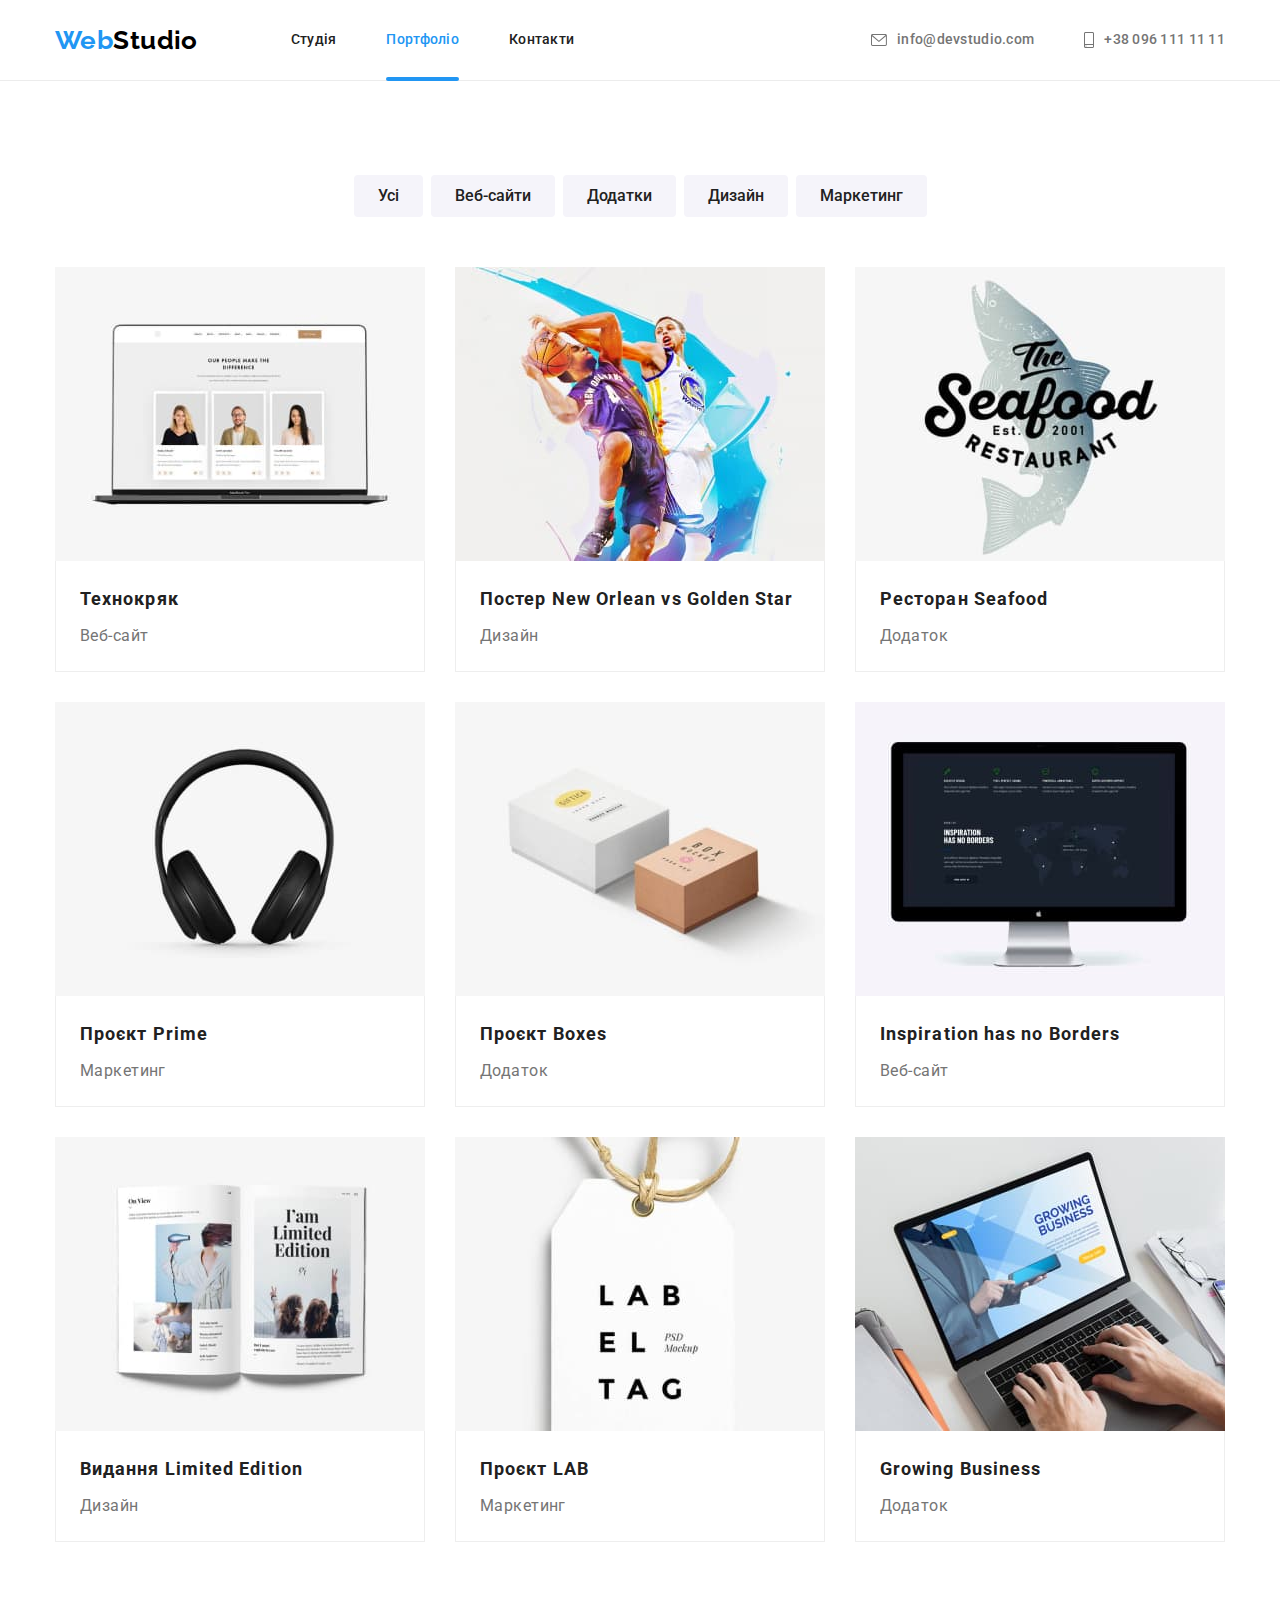
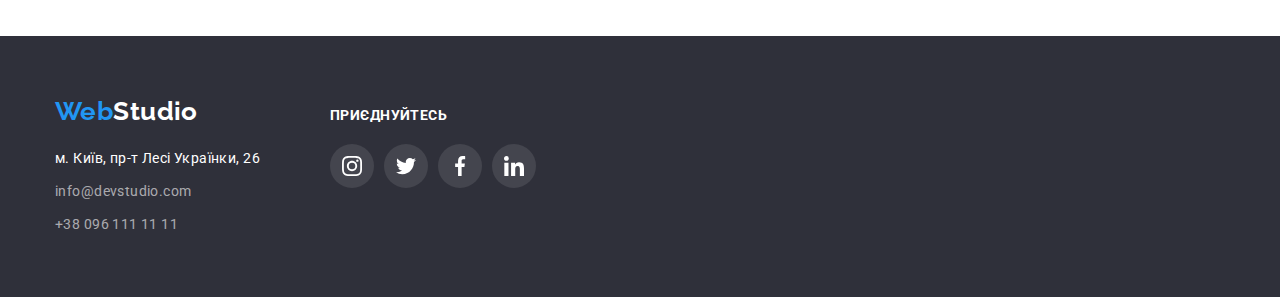
==== portfolio.html @ 369879f8 "файли минулої роботи" ====
<!DOCTYPE html>
<html lang="uk">
  <head>
    <meta charset="UTF-8" />
    <meta http-equiv="X-UA-Compatible" content="IE=edge" />
    <meta name="viewport" content="width=device-width, initial-scale=1.0" />
    <title>Портфоліо</title>
    <link
      href="https://fonts.googleapis.com/css2?family=Raleway:wght@700&family=Roboto:wght@400;500;700;900&display=swap"
      rel="stylesheet"
    />
    <link rel="stylesheet" href="./css/modern-normalize.css" />
    <link rel="stylesheet" href="./css/styles.css" />
  </head>
  <body>
    <header class="head-list">
      <div class="container main-nav">
        <nav class="head-nav">
          <a href="index.html" class="logo">
            Web<span class="accent-head">Studio</span>
          </a>

          <ul class="site-nav">
            <li class="item">
              <a href="index.html" class="link">Студія</a>
            </li>
            <li class="item">
              <a href="portfolio.html" class="link current">Портфоліо</a>
            </li>
            <li class="item"><a href="#" class="link">Контакти</a></li>
          </ul>
        </nav>
        <ul class="contact">
          <li class="item">
            <a href="mailto:info@devstudio.com" class="link contact-link">
              <svg class="contact-icon email" width="16" height="12">
                <use href="./images/icons.svg#email"></use>
              </svg>
              <span>info@devstudio.com</span>
            </a>
          </li>
          <li class="item">
            <a href="tel:+380961111111" class="link contact-link">
              <svg class="contact-icon smartphone" width="10" height="16">
                <use href="./images/icons.svg#smartphone"></use>
              </svg>
              <span>+38 096 111 11 11 </span>
            </a>
          </li>
        </ul>
      </div>
    </header>

    <main>
      <section class="portfolio">
        <div class="container">
          <h1 class="visually-hidden">portfolio</h1>
          <ul class="filters">
            <li class="item">
              <button type="button" class="button-filters">Усі</button>
            </li>
            <li class="item">
              <button type="button" class="button-filters">Веб-сайти</button>
            </li>
            <li class="item">
              <button type="button" class="button-filters">Додатки</button>
            </li>
            <li class="item">
              <button type="button" class="button-filters">Дизайн</button>
            </li>
            <li class="item">
              <button type="button" class="button-filters">Маркетинг</button>
            </li>
          </ul>

          <ul class="card">
            <li class="item">
              <div class="card-container">
                <img src="./images/po1.jpg" alt="Ноутбук" width="370" />
                <p class="overlay text">
                  Ресурс пропонує комплексні пропозиції з різним рівнем
                  функціоналу та сервісів. Все це дозволить відвідувачу отримати
                  вичерпні відомості про компанію чи приватну особу.
                </p>
              </div>
              <div class="card-text">
                <h2 class="card-title">Технокряк</h2>
                <p class="text">Веб-сайт</p>
              </div>
            </li>
            <li class="item">
              <div class="card-container">
                <img src="./images/po2.jpg" alt="Баскетболісти" width="370" />
                <p class="overlay text">
                  Ресурс пропонує комплексні пропозиції з різним рівнем
                  функціоналу та сервісів. Все це дозволить відвідувачу отримати
                  вичерпні відомості про компанію чи приватну особу.
                </p>
              </div>
              <div class="card-text">
                <h2 class="card-title">Постер New Orlean vs Golden Star</h2>
                <p class="text">Дизайн</p>
              </div>
            </li>
            <li class="item">
              <div class="card-container">
                <img
                  src="./images/po3.jpg"
                  alt="Ємблема ресторану"
                  width="370"
                />
                <p class="overlay text">
                  Ресурс пропонує комплексні пропозиції з різним рівнем
                  функціоналу та сервісів. Все це дозволить відвідувачу отримати
                  вичерпні відомості про компанію чи приватну особу.
                </p>
              </div>
              <div class="card-text">
                <h2 class="card-title">Ресторан Seafood</h2>
                <p class="text">Додаток</p>
              </div>
            </li>
            <li class="item">
              <div class="card-container">
                <img src="./images/po4.jpg" alt="Навушники" width="370" />
                <p class="overlay text">
                  Ресурс пропонує комплексні пропозиції з різним рівнем
                  функціоналу та сервісів. Все це дозволить відвідувачу отримати
                  вичерпні відомості про компанію чи приватну особу.
                </p>
              </div>
              <div class="card-text">
                <h2 class="card-title">Проєкт Prime</h2>
                <p class="text">Маркетинг</p>
              </div>
            </li>
            <li class="item">
              <div class="card-container">
                <img src="./images/po5.jpg" alt="Коробки" width="370" />
                <p class="overlay text">
                  Ресурс пропонує комплексні пропозиції з різним рівнем
                  функціоналу та сервісів. Все це дозволить відвідувачу отримати
                  вичерпні відомості про компанію чи приватну особу.
                </p>
              </div>
              <div class="card-text">
                <h2 class="card-title">Проєкт Boxes</h2>
                <p class="text">Додаток</p>
              </div>
            </li>
            <li class="item">
              <div class="card-container">
                <img src="./images/po6.jpg" alt="Монітор" width="370" />
                <p class="overlay text">
                  Ресурс пропонує комплексні пропозиції з різним рівнем
                  функціоналу та сервісів. Все це дозволить відвідувачу отримати
                  вичерпні відомості про компанію чи приватну особу.
                </p>
              </div>
              <div class="card-text">
                <h2 class="card-title">Inspiration has no Borders</h2>
                <p class="text">Веб-сайт</p>
              </div>
            </li>
            <li class="item">
              <div class="card-container">
                <img src="./images/po7.jpg" alt="Книга" width="370" />
                <p class="overlay text">
                  Ресурс пропонує комплексні пропозиції з різним рівнем
                  функціоналу та сервісів. Все це дозволить відвідувачу отримати
                  вичерпні відомості про компанію чи приватну особу.
                </p>
              </div>
              <div class="card-text">
                <h2 class="card-title">Видання Limited Edition</h2>
                <p class="text">Дизайн</p>
              </div>
            </li>
            <li class="item">
              <div class="card-container">
                <img src="./images/po8.jpg" alt="Значок" width="370" />
                <p class="overlay text">
                  Ресурс пропонує комплексні пропозиції з різним рівнем
                  функціоналу та сервісів. Все це дозволить відвідувачу отримати
                  вичерпні відомості про компанію чи приватну особу.
                </p>
              </div>
              <div class="card-text">
                <h2 class="card-title">Проєкт LAB</h2>
                <p class="text">Маркетинг</p>
              </div>
            </li>
            <li class="item">
              <div class="card-container">
                <img src="./images/po9.jpg" alt="Ноутбук" width="370" />
                <p class="overlay text">
                  Ресурс пропонує комплексні пропозиції з різним рівнем
                  функціоналу та сервісів. Все це дозволить відвідувачу отримати
                  вичерпні відомості про компанію чи приватну особу.
                </p>
              </div>
              <div class="card-text">
                <h2 class="card-title">Growing Business</h2>
                <p class="text">Додаток</p>
              </div>
            </li>
          </ul>
        </div>
      </section>
    </main>

    <footer class="page-foot">
      <div class="container">
        <div class="footer-content">
          <div class="adress-block">
            <a href="./index.html" class="logo-foot">
              <p>Web<span class="accent-foot">Studio</span></p>
            </a>
            <address>
              <ul class="contact-foot">
                <li class="item">
                  <a
                    href="https://goo.gl/maps/CPtrU1FHBa2aNyZL9"
                    target="_blank"
                    rel="noopener noreferrer nofollow"
                    class="map"
                    >м. Київ, пр-т Лесі Українки, 26</a
                  >
                </li>
                <li class="item">
                  <a href="mailto:info@devstudio.com" class="link"
                    >info@devstudio.com</a
                  >
                </li>
                <li class="item">
                  <a href="tel:+380961111111" class="link">+38 096 111 11 11</a>
                </li>
              </ul>
            </address>
          </div>

          <div class="social-foot">
            <p class="foot-title">ПРИЄДНУЙТЕСЬ</p>
            <ul class="social-links social-list">
              <li class="social-items">
                <a href="" class="social-circle foot-circle">
                  <svg class="social-icon foot-icon" width="20" height="20">
                    <use href="./images/icons.svg#instagram"></use>
                  </svg>
                </a>
              </li>
              <li class="social-items">
                <a href="" class="social-circle foot-circle">
                  <svg class="social-icon foot-icon" width="20" height="20">
                    <use href="./images/icons.svg#twitter"></use>
                  </svg>
                </a>
              </li>
              <li class="social-items">
                <a href="" class="social-circle foot-circle">
                  <svg class="social-icon foot-icon" width="20" height="20">
                    <use href="./images/icons.svg#facebook"></use>
                  </svg>
                </a>
              </li>
              <li class="social-items">
                <a href="" class="social-circle foot-circle">
                  <svg class="social-icon foot-icon" width="20" height="20">
                    <use href="./images/icons.svg#linkedin"></use>
                  </svg>
                </a>
              </li>
            </ul>
          </div>
        </div>
      </div>
    </footer>
  </body>
</html>
---- css/styles.css ----
:root {
    --main-color: #757575;
    --accent-color: #2196F3;
    --title-text-color: #212121;
    --white-color: #FFFFFF;

}

body{
    background-color: var(--white-color);
    color: var(--main-color);
    font-family: Roboto, sans-serif;
    letter-spacing: 0.03em;
    font-size: 14px;
}

/* Nav */

h1,
h2,
h3 {
    text-align: center;
    margin: 0;
}

ul {
    margin: 0;
    padding: 0;
    list-style: none;
}

p {
    margin: 0;
    padding: 0;
}

img{
    display: block;
}

.main-nav{
    display: flex;
    align-items: center;
}

.container {
    width: 1200px;
    margin: auto;
    padding-left: 15px;
    padding-right: 15px;
}

 .head-list {
     border-bottom: 1px solid #ECECEC;
 }

.logo,
.logo-foot{
    color: var(--accent-color);
    font-family: Raleway, sans-serif;
    font-weight: 700;
    font-size: 26px;
    line-height: 1.19;
    text-decoration-line: none;
}

.head-nav{
    display: flex;
    align-items: center;
}

.accent-head{
    color: #000000;
}

.site-nav{
    display: flex;
    margin-left: 93px;
}

.site-nav .item + .item {
    margin-left: 50px;
}   

.site-nav .link,
.contact .link{
    font-weight: 500;
    line-height: 1.14;
    letter-spacing: 0.02em;
    text-decoration-line: none; 
    transition-property: color;
    transition-duration: 250ms;
    transition-timing-function: cubic-bezier(0.4, 0, 0.2, 1);
}

.site-nav .link{
    position: relative;
    display: block;
    padding-top: 32px;
    padding-bottom: 32px;
    color: var(--title-text-color);
}

.site-nav .link::after{
    content: "";
    position: absolute;
    left: 0;
    bottom: -1px;
    display: block;
    width: 100%;
    height: 4px;
    background-color: var(--accent-color);
    border-radius: 2px;
    opacity: 0;
}

.site-nav .link.current::after{
    opacity: 1; 
}

.site-nav .link:hover,
.site-nav .link:focus,
.contact .link:hover,
.contact .link:focus,
.contact-foot .link:hover,
.contact-foot .link:focus{
    color: var(--accent-color);
}

.site-nav .link.current{
    color: var(--accent-color);
}

.contact{
    display: flex;
    margin-left: auto;
}

.contact .item + .item {
    margin-left: 50px;
}

.contact .link{
    color: var(--main-color);
}

.contact-icon {
    fill: var(--main-color);
    transition-property: fill;
    transition-duration: 250ms;
    transition-timing-function: cubic-bezier(0.4, 0, 0.2, 1);
}

.contact-link{
    display: flex;
    gap: 10px;
    align-items: center;
}

.contact-link:hover .contact-icon,
.contact-link:focus .contact-icon{
    fill: var(--accent-color);  
}

/* Hero */

.hero{
    padding-top: 200px;
    padding-bottom: 200px;
    background-color: #2F303A;;
    text-align: center;
    max-width: 1600px;
    margin-left: auto;
    margin-right: auto;
    background: linear-gradient(to right, rgba(47, 48, 58, 0.4), rgba(47, 48, 58, 0.4)), url(../images/hero.jpg);
    background-size: cover;
    background-repeat: no-repeat;
    background-position: center;
}

.hero-title{
    margin: 0 auto;
    width: 696px;
    color: var(--white-color);
    font-weight: 900;
    font-size: 44px;
    line-height: 1.36;
    letter-spacing: 0.06em;
    text-transform: uppercase;
}

button{
    font-family: inherit;
}

.button{
    border-radius: 4px;
    border-color: transparent;
    padding: 10px 32px;
    margin-top: 30px;
    background-color: var(--accent-color);
    color: var(--white-color);
    box-shadow: 0px 4px 4px rgba(0, 0, 0, 0.15);
    font-size: 16px;
    font-weight: 700;
    line-height: 1.87;    
    letter-spacing: 0.06em;
    cursor: pointer;
    min-width: 216px;
}

/* Features */

.visually-hidden{
    position: absolute;
    white-space: nowrap;
    width: 1px;
    height: 1px;
    overflow: hidden;
    border: 0;
    padding: 0;
    clip: rect(0 0 0 0);
    clip-path: inset(50%);
    margin: -1px;
}

.feature{
    padding-top: 94px;
    padding-bottom: 94px;
}

.feature-list{
    display: flex;
}

.thumb{
    display: flex;
    align-items: center;
    justify-content: center;    
    background: #F5F4FA;
    border-radius: 4px;
    margin-bottom: 30px;
    width: 270px;
    min-height: 120px;
    text-align: center;
}


.feature-list .item + .item{
    margin-left: 30px;
}

.feature-title{
    margin-bottom: 10px;
    color: var(--title-text-color);
    font-size: 14px;
    line-height: 1.14;
    text-transform: uppercase;
    text-align: left;
}

.feature .text{
    line-height: 1.71;
}

/* work */

.work{
    padding-bottom: 94px;
}

.work-list{
    display: flex;
}

.work-list .item + .item {
    margin-left: 30px;
}

.section-title{
    color: var(--title-text-color);
    font-size: 36px;
    line-height: 1.17;
    margin-bottom: 50px;
}

.img-container {
    position: relative;
}

.work-text{
    color: var(--white-color);
    font-weight: 700;
    position: absolute;
    bottom: 0;
    right: 0;
    margin: 0;
    width: 100%;
    height: 70px;
    background-color: rgba(47, 48, 58, 0.8);
    display: flex;
    justify-content: center;
    align-items: center;
    
}

/* Наша команда */

.team{
    background-color: #F5F4FA;
    padding-top: 94px;
    padding-bottom: 94px;
}

.team-list{
    display: flex;
}

.team-list .item + .item{
    margin-left: 30px;
}

.team-list .item{
    background-color: var(--white-color);
    border-radius: 4px;
    box-shadow: 0px 4px 4px 0px rgba(0, 0, 0, 0.2),
                0px 1px 1px 0px rgba(0, 0, 0, 0.14),
                0px 1px 3px 0px rgba(0, 0, 0, 0.12);
}

.team-list .title{
    color: var(--title-text-color);
    font-weight: 500;
    font-size: 16px;
    line-height: 1.19;
    margin-bottom: 10px;
}

.team-list .text{
    font-size: 16px;
    line-height: 1.19;
    text-align: center;
    margin-bottom: 16px;
}

.team-text{
    padding-top: 30px;
    padding-bottom: 30px;
}

.social-links{
    display: flex;
    align-items: center;
    justify-content: center;
    gap: 10px;   
}

.social-circle{
    display: flex;
    border-radius: 50%;
    width: 44px;
    height: 44px;
    align-items: center;
    justify-content: center;
    fill: #FFFFFF;
    transition-property: background;
    transition-duration: 250ms;
    transition-timing-function: cubic-bezier(0.4, 0, 0.2, 1);
}

.social-icon{
    fill: #AFB1B8;  
    transition-property: fill;
    transition-duration: 250ms;
    transition-timing-function: cubic-bezier(0.4, 0, 0.2, 1);
}

.social-circle:hover .social-icon,
.social-circle:focus .social-icon{
    fill: var(--white-color);
}

.social-circle:hover,
.social-circle:focus{
    background: var(--accent-color);
}

/* Clients */

.clients{
    padding-top: 94px;
    padding-bottom: 94px;
}

.client-list{
    display: flex;
    gap: 30px;
}

.client-link {
    display: flex;
    border: 1px solid #AFB1B8;
    width: 170px;
    height: 92px;
    border-radius: 4px;
    align-items: center;
    justify-content: center;
    transition-property: border-color;
    transition-duration: 250ms;
    transition-timing-function: cubic-bezier(0.4, 0, 0.2, 1);
}

.client-icon{
    fill: #AFB1B8;
    width: 106px;
    height: 60px;
    transition-property: fill;
    transition-duration: 250ms;
    transition-timing-function: cubic-bezier(0.4, 0, 0.2, 1);
}

.client-link:hover .client-icon,
.client-link:focus .client-icon{
    fill: var(--accent-color);
}

.client-link:hover,
.client-link:focus{
    border-color: var(--accent-color);
}

/* foot */

.page-foot {
    background-color: #2F303A;
    padding-top: 60px;
    padding-bottom: 60px;
}

.logo-foot .accent-foot{
    color: var(--white-color);
}

address{
    font-style: inherit;
}

.contact-foot{
    margin-top: 20px;
}

.contact-foot .link{
    color: rgba(255, 255, 255, 0.6);
    line-height: 1.71;
    text-decoration-line: none;
    transition-property: color;
    transition-duration: 250ms;
    transition-timing-function: cubic-bezier(0.4, 0, 0.2, 1);
}

.contact-foot .map{
    color: var(--white-color);
    line-height: 1.71;
    text-decoration-line: none;
    margin-top: 20px;
    margin-bottom: 9px;
}

.contact-foot .item + .item{
    margin-top: 9px;
}

.foot-title{
    margin-bottom: 20px;
    font-weight: 700;
    line-height: 1.14;
    color: var(--white-color);
    text-align: left; 
}

.foot-icon{
    fill: var(--white-color);
}

.foot-circle{
    background-color: #44454E;
}

.social-foot{   
    margin-left: 70px;
}

.footer-content{
    display: flex;
    align-items: baseline;  
}

/* Portfolio */

.filters{
    display: flex;
    align-items: center; 
    margin-bottom: 50px;
    justify-content: center;    
}

.filters .item + .item {
    margin-left: 8px;
}

.button-filters{
    padding: 6px 22px;
    border-color: transparent;
    background-color: #F5F4FA;
    color: var(--title-text-color);
    font-weight: 500;
    font-size: 16px;
    line-height: 1.63;
    text-align: center;
    cursor: pointer;
    border-radius: 4px;
    transition-property: color, background-color, box-shadow;
    transition-duration: 250ms;
    transition-timing-function: cubic-bezier(0.4, 0, 0.2, 1);
}

.button-filters:hover,
.button-filters:focus{
    background-color: var(--accent-color);
    color: var(--white-color);
    box-shadow: 4px 4px 6px 0px rgba(0, 0, 0, 0.16),
                0px 4px 4px 0px rgba(0, 0, 0, 0.06),
                0px 1px 1px 0px rgba(0, 0, 0, 0.12);
}

.card-title{
    color: var(--title-text-color);
    font-size: 18px;
    line-height: 2;
    letter-spacing: 0.06em;
    text-align: left;
    margin-bottom: 4px;
}

.card .text{
    font-size: 16px;
    line-height: 1.88;
}

.portfolio{
    padding-top: 94px;
    padding-bottom: 94px;
}

.card{
    display: flex;
    flex-wrap: wrap;
    justify-content: center;    
}
.card-text{
    padding: 20px 24px;
    border: 1px solid #EEEEEE;
    border-top: none;
}

.card .item{
    margin-right: 30px;
    margin-bottom: 30px;
    transition-property: box-shadow;
    transition-duration: 250ms;
    transition-timing-function: cubic-bezier(0.4, 0, 0.2, 1);
}

.card .item:hover{
    box-shadow: 1px 4px 6px 0px rgba(0, 0, 0, 0.16);
}

.card .item:nth-child(3n) {
    margin-right: 0;
}  

.card .item:nth-last-child(-n + 3){
    margin-bottom: 0;
}

.card-container{
    position: relative;
    overflow: hidden;
}

.card-container .text{
    font-weight: 400;
    font-size: 18px;
    line-height: 1.55;
    color: var(--white-color);
}

.overlay{
    padding-top: 63px;
    padding-bottom: 63px;
    padding-left: 24px;
    padding-right: 24px; 
    position: absolute;
    height: 100%;
    width: 100%; 
    background-color: rgba(33, 150, 243, 0.9);
    display: flex;
    align-items: center;    
    justify-content: center;
    left: 0;
    bottom: 0;
    transition-duration: 250ms;
    transition-property: transform;
    transition-timing-function: cubic-bezier(0.4, 0, 0.2, 1);
    transform: translateY(100%);
}

.card-container:hover .overlay {    
    transform: translateY(0);
}

.is-hidden{
    visibility: hidden;
    opacity: 0;
    cursor: pointer;
}

.backdrop{
    position: fixed;
    left: 0;
    top: 0;
    width: 100%;
    height: 100vh;
    background-color: rgba(0, 0, 0, 0.2);
    z-index: 1; 
    transition-duration: 250ms;
    transition-timing-function: cubic-bezier(0.4, 0, 0.2, 1);
    transition-property: opacity, visibility;        
}

.modal{
    width: 528px;
    height: 581px;
    position: absolute;
    top: 0;
    right: 0;
    bottom: 0;
    left: 0;
    margin: auto;
    background-color: var(--white-color);   
    box-shadow: 0 1px 3px rgba(0, 0, 0, 0.12), 0 1px 1px rgba(0, 0, 0, 0.14), 0 2px 1px rgba(0, 0, 0, 0.2); 
    border-radius: 4px;
}

.modal-close-button{
    position: absolute;
    display: flex;
    justify-content: center;
    align-items: center;
    top: 8px;
    right: 8px;
    width: 30px;
    height: 30px;
    background-color: var(--white-color);
    border: 1px solid rgba(0, 0, 0, 0.1);
    border-radius: 50px;
}

/* .item:hover .overlay{
    transform: translateY(0%);
} */

.modal-close-button:hover,
.modal-close-button:focus{
    fill: var(--accent-color);
    cursor: pointer;
}
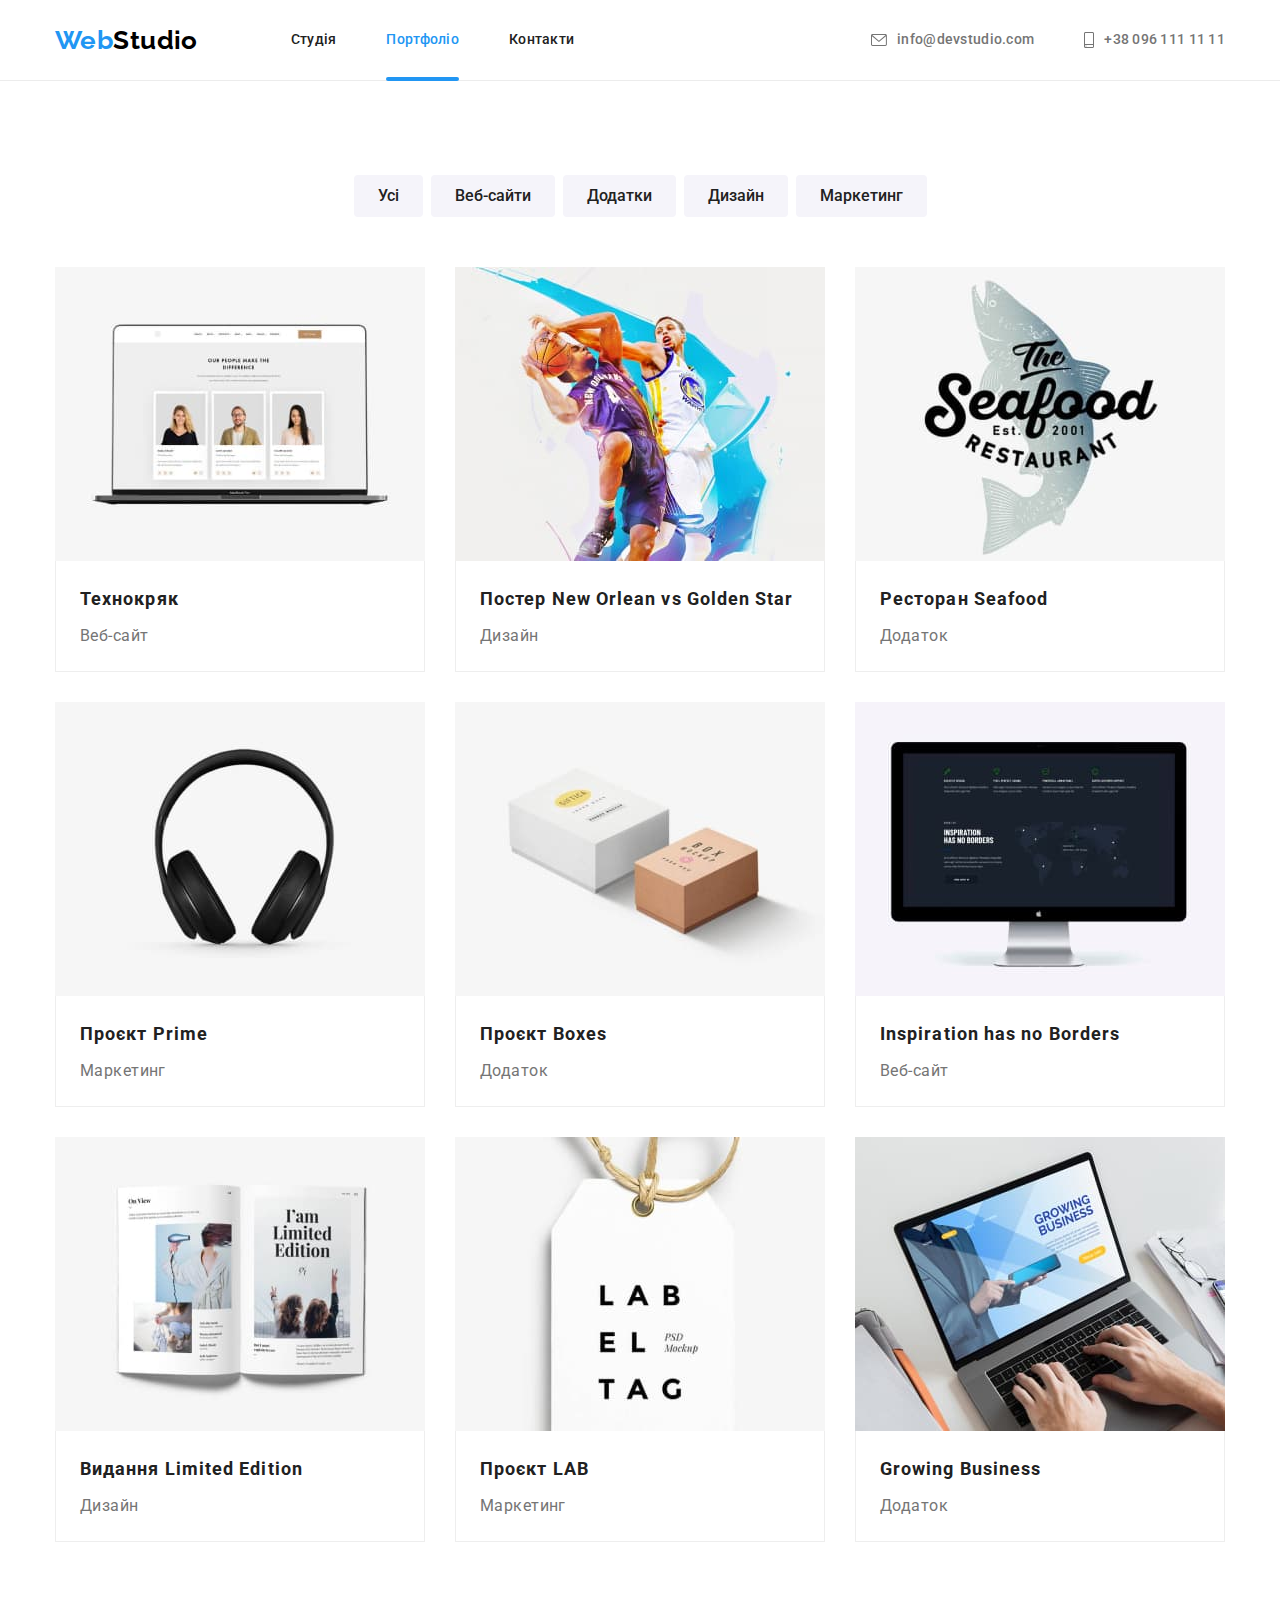
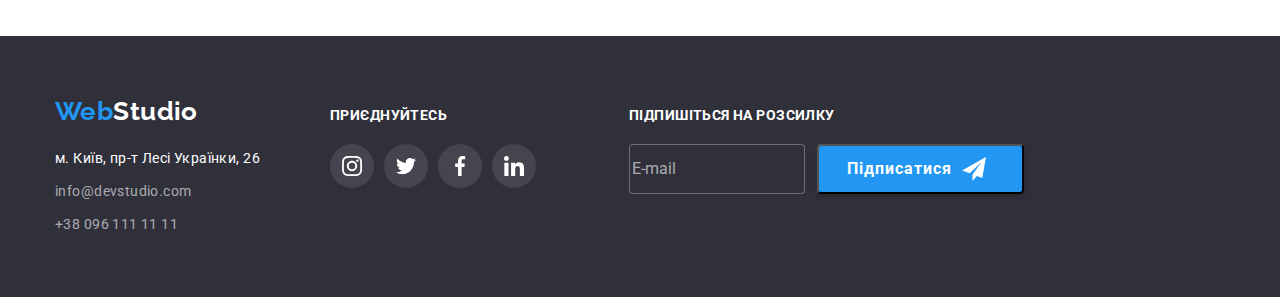
==== commit 50b444fe: "футер і модалка без чк" ====
--- a/portfolio.html
+++ b/portfolio.html
@@ -272,6 +272,25 @@
               </li>
             </ul>
           </div>
+          <div class="footer-form-container">
+            <p class="foot-title">ПІДПИШІТЬСЯ НА РОЗСИЛКУ</p>
+            <form class="footer-form">
+              <label for="mail" class="footer-label"></label>
+              <input
+                class="footer-input"
+                type="email"
+                name="mail"
+                id="mail"
+                placeholder="E-mail"
+                required
+              />
+              <button class="button-footer" type="submit">
+                Підписатися<svg class="footer-icon" width="24" height="24">
+                  <use href="./images/icons.svg#send-icon"></use>
+                </svg>
+              </button>
+            </form>
+          </div>
         </div>
       </div>
     </footer>
--- a/css/styles.css
+++ b/css/styles.css
@@ -206,7 +206,7 @@
     line-height: 1.87;    
     letter-spacing: 0.06em;
     cursor: pointer;
-    min-width: 216px;
+    /* min-width: 216px; */
 }
 
 /* Features */
@@ -493,6 +493,55 @@
 .footer-content{
     display: flex;
     align-items: baseline;  
+}
+
+.footer-form-container{
+    margin-left: 93px;
+}
+
+.footer-form{
+    display: flex;
+    justify-content: center;
+    align-items: center;
+}
+
+.footer-input{
+    border: 1px solid rgba(255, 255, 255, 0.3);
+    border-radius: 4px;
+    width: 100%;
+    height: 50px;
+    background-color: #2F303A;
+}
+
+.footer-input::placeholder{
+    font-weight: 400;
+    font-size: 16px;
+    line-height: 20px;
+    display: flex;
+    align-items: center;
+    color: rgba(255, 255, 255, 0.6);
+}
+
+.button-footer{
+    background: var(--accent-color);
+    box-shadow: 0px 4px 4px rgba(0, 0, 0, 0.15);
+    border-radius: 4px;
+    padding: 10px 28px;
+    width: 100%;
+    height: 50px;
+    font-weight: 700;
+    font-size: 16px;
+    line-height: 1.87;
+    display: flex;
+    align-items: center;
+    text-align: center;
+    letter-spacing: 0.06em;
+    color: var(--white-color);
+    margin-left: 12px;
+}
+
+.footer-icon{
+    margin-left: 10px;
 }
 
 /* Portfolio */
@@ -615,6 +664,10 @@
     transform: translateY(100%);
 }
 
+/* .item:hover .overlay{
+    transform: translateY(0%);
+} */
+
 .card-container:hover .overlay {    
     transform: translateY(0);
 }
@@ -630,7 +683,7 @@
     left: 0;
     top: 0;
     width: 100%;
-    height: 100vh;
+    min-height: 100vh;
     background-color: rgba(0, 0, 0, 0.2);
     z-index: 1; 
     transition-duration: 250ms;
@@ -646,6 +699,7 @@
     right: 0;
     bottom: 0;
     left: 0;
+    padding: 40px;
     margin: auto;
     background-color: var(--white-color);   
     box-shadow: 0 1px 3px rgba(0, 0, 0, 0.12), 0 1px 1px rgba(0, 0, 0, 0.14), 0 2px 1px rgba(0, 0, 0, 0.2); 
@@ -666,12 +720,137 @@
     border-radius: 50px;
 }
 
-/* .item:hover .overlay{
-    transform: translateY(0%);
-} */
-
 .modal-close-button:hover,
 .modal-close-button:focus{
     fill: var(--accent-color);
     cursor: pointer;
+}
+
+.close-icon{
+    transition: fill 250ms cubic-bezier(0.4, 0, 0.2, 1);
+}
+
+.form-title{
+    margin-bottom: 12px;
+    font-weight: 700;
+    font-size: 20px;
+    line-height: 1.15;
+    text-align: center;
+    color: var(--title-text-color);
+}
+
+.label{
+    display: block;
+    padding-bottom: 4px;
+    font-weight: 400;
+    font-size: 12px;
+    line-height: 1.17;
+    letter-spacing: 0.01em;
+    color: var(--main-color);
+}
+
+.input-wrapper {
+    position: relative;
+    margin-bottom: 10px;
+}
+
+.input-icon {
+    position: absolute;
+    left: 12px;
+    top: 50%;
+    transform: translateY(-50%);
+}
+
+.input{
+    border: 1px solid rgba(33, 33, 33, 0.2);
+    border-radius: 4px;
+    width: 100%;
+    height: 40px;
+    outline: none; 
+    padding: 12px 16px; 
+    font-weight: 400;
+    font-size: 12px;
+    line-height: 14px;
+    letter-spacing: 0.01em;
+    color: var(--title-text-color); 
+    transition: border-color 250ms cubic-bezier(0.4, 0, 0.2, 1);
+}
+
+.input-icon{
+    transition: fill 250ms cubic-bezier(0.4, 0, 0.2, 1);
+}
+
+.input:focus {
+    border-color: var(--accent-color);
+} 
+
+.input:focus + .input-icon{
+    fill: var(--accent-color);
+}
+
+.input-field{
+    padding-left: 45px;
+}
+
+.input::placeholder{
+    color: rgba(117, 117, 117, 0.5);;
+}
+
+.message-area{
+    height: 120px;
+    resize: none;
+}
+
+.form-button{
+    display: flex;
+    margin: 0 auto;
+}
+
+.input-wrapper{
+    position: relative;
+    margin-bottom: 10px;
+}
+
+.input-icon{
+   position: absolute;
+   left: 12px;  
+   top: 50%;
+   transform: translateY(-50%);      
+}
+
+.check-label{
+    position: relative;
+    display: flex;
+    align-items: center;
+    margin-bottom: 40px;
+}
+
+.check-wrap{
+    display: block;
+    border: 2px solid var(--title-text-color);
+    border-radius: 2px;
+    margin-right: 8px;
+    width: 16px;
+    height: 15px;
+}
+
+.check-icon{
+    opacity: 0;
+}
+
+.input-check{
+    position: absolute;
+    height: 0;
+    width: 0;
+    opacity: 0;
+    left: 0;
+    bottom: 0;    
+}    
+
+.input-check:checked + .check-wrap{
+    border: none;
+}
+
+.input-check:checked + .check-wrap .check-icon{
+    opacity: 1;
 }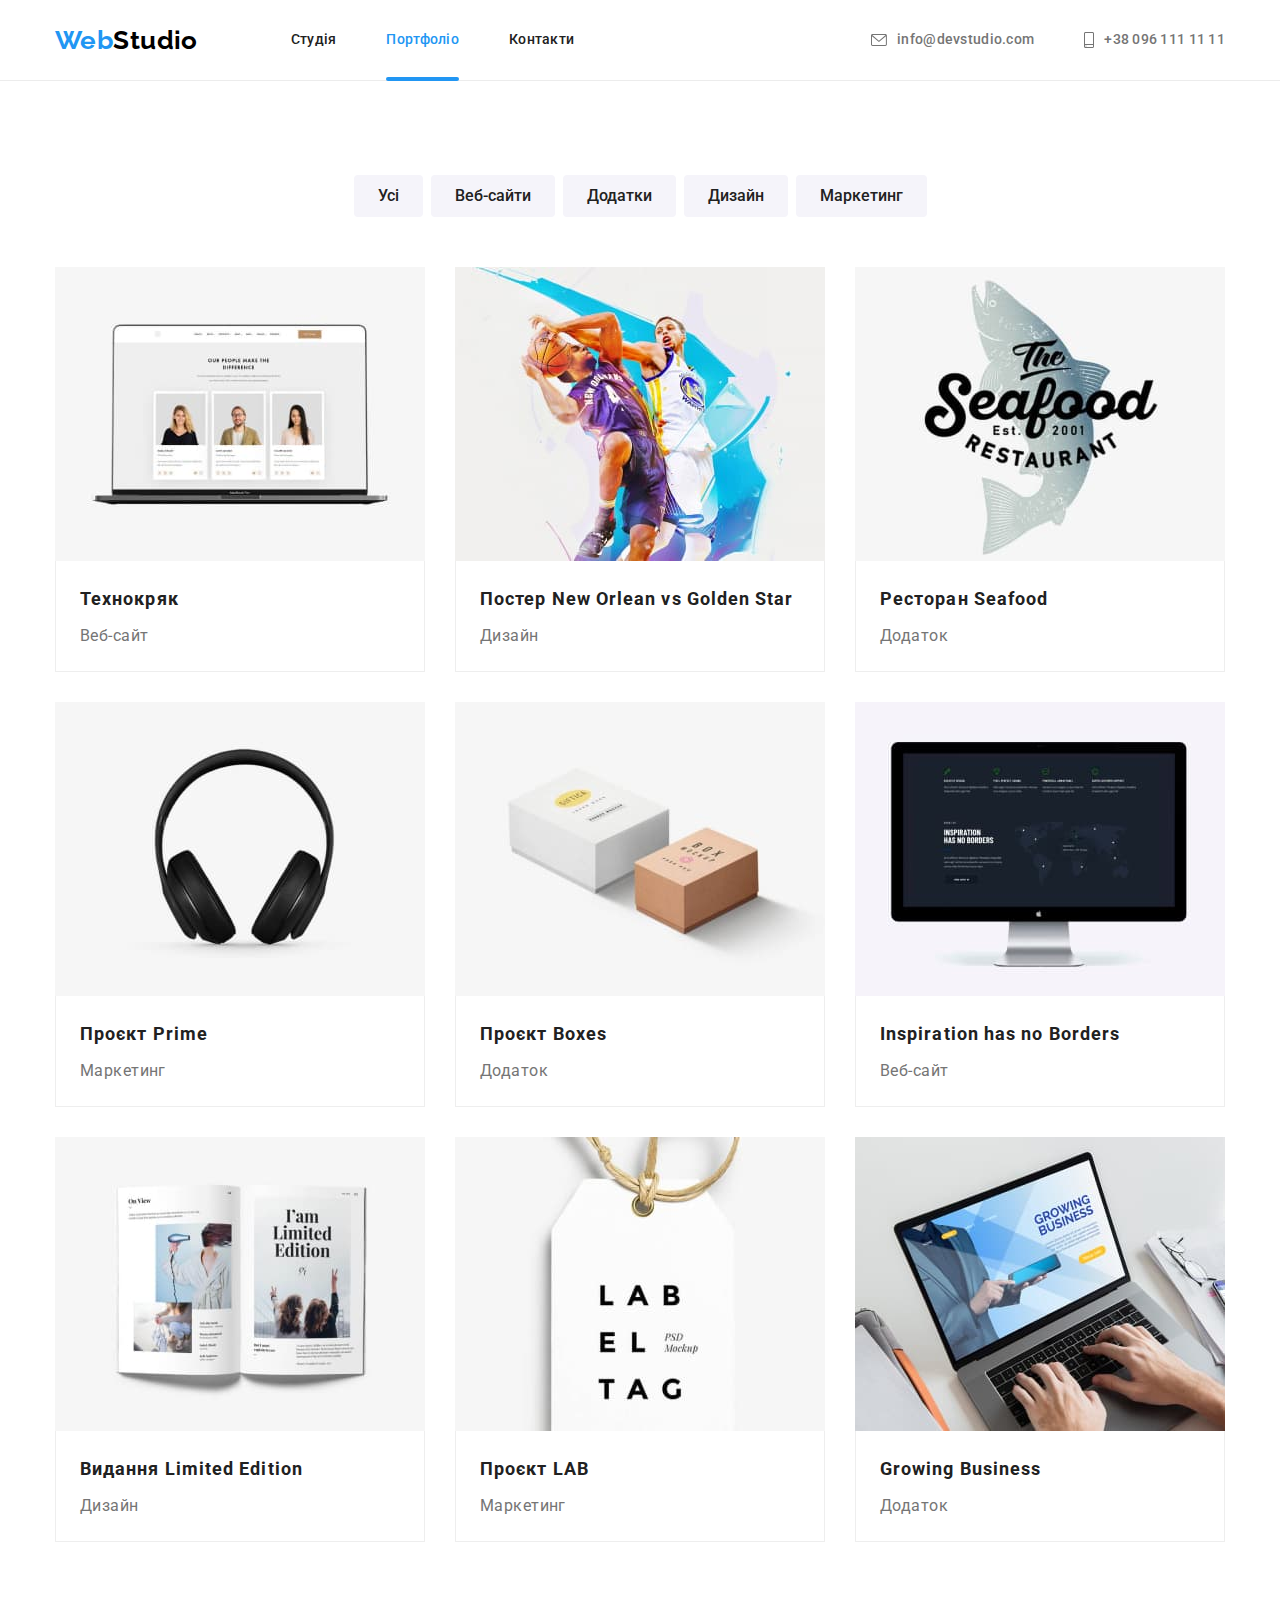
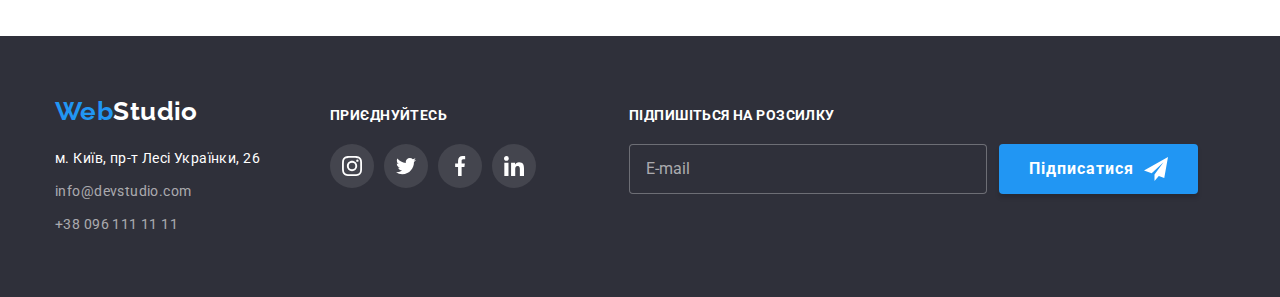
==== commit c6011489: "правки" ====
--- a/portfolio.html
+++ b/portfolio.html
@@ -75,134 +75,152 @@
 
           <ul class="card">
             <li class="item">
-              <div class="card-container">
-                <img src="./images/po1.jpg" alt="Ноутбук" width="370" />
-                <p class="overlay text">
-                  Ресурс пропонує комплексні пропозиції з різним рівнем
-                  функціоналу та сервісів. Все це дозволить відвідувачу отримати
-                  вичерпні відомості про компанію чи приватну особу.
-                </p>
-              </div>
-              <div class="card-text">
-                <h2 class="card-title">Технокряк</h2>
-                <p class="text">Веб-сайт</p>
-              </div>
-            </li>
-            <li class="item">
-              <div class="card-container">
-                <img src="./images/po2.jpg" alt="Баскетболісти" width="370" />
-                <p class="overlay text">
-                  Ресурс пропонує комплексні пропозиції з різним рівнем
-                  функціоналу та сервісів. Все це дозволить відвідувачу отримати
-                  вичерпні відомості про компанію чи приватну особу.
-                </p>
-              </div>
-              <div class="card-text">
-                <h2 class="card-title">Постер New Orlean vs Golden Star</h2>
-                <p class="text">Дизайн</p>
-              </div>
-            </li>
-            <li class="item">
-              <div class="card-container">
-                <img
-                  src="./images/po3.jpg"
-                  alt="Ємблема ресторану"
-                  width="370"
-                />
-                <p class="overlay text">
-                  Ресурс пропонує комплексні пропозиції з різним рівнем
-                  функціоналу та сервісів. Все це дозволить відвідувачу отримати
-                  вичерпні відомості про компанію чи приватну особу.
-                </p>
-              </div>
-              <div class="card-text">
-                <h2 class="card-title">Ресторан Seafood</h2>
-                <p class="text">Додаток</p>
-              </div>
-            </li>
-            <li class="item">
-              <div class="card-container">
-                <img src="./images/po4.jpg" alt="Навушники" width="370" />
-                <p class="overlay text">
-                  Ресурс пропонує комплексні пропозиції з різним рівнем
-                  функціоналу та сервісів. Все це дозволить відвідувачу отримати
-                  вичерпні відомості про компанію чи приватну особу.
-                </p>
-              </div>
-              <div class="card-text">
-                <h2 class="card-title">Проєкт Prime</h2>
-                <p class="text">Маркетинг</p>
-              </div>
-            </li>
-            <li class="item">
-              <div class="card-container">
-                <img src="./images/po5.jpg" alt="Коробки" width="370" />
-                <p class="overlay text">
-                  Ресурс пропонує комплексні пропозиції з різним рівнем
-                  функціоналу та сервісів. Все це дозволить відвідувачу отримати
-                  вичерпні відомості про компанію чи приватну особу.
-                </p>
-              </div>
-              <div class="card-text">
-                <h2 class="card-title">Проєкт Boxes</h2>
-                <p class="text">Додаток</p>
-              </div>
-            </li>
-            <li class="item">
-              <div class="card-container">
-                <img src="./images/po6.jpg" alt="Монітор" width="370" />
-                <p class="overlay text">
-                  Ресурс пропонує комплексні пропозиції з різним рівнем
-                  функціоналу та сервісів. Все це дозволить відвідувачу отримати
-                  вичерпні відомості про компанію чи приватну особу.
-                </p>
-              </div>
-              <div class="card-text">
-                <h2 class="card-title">Inspiration has no Borders</h2>
-                <p class="text">Веб-сайт</p>
-              </div>
-            </li>
-            <li class="item">
-              <div class="card-container">
-                <img src="./images/po7.jpg" alt="Книга" width="370" />
-                <p class="overlay text">
-                  Ресурс пропонує комплексні пропозиції з різним рівнем
-                  функціоналу та сервісів. Все це дозволить відвідувачу отримати
-                  вичерпні відомості про компанію чи приватну особу.
-                </p>
-              </div>
-              <div class="card-text">
-                <h2 class="card-title">Видання Limited Edition</h2>
-                <p class="text">Дизайн</p>
-              </div>
-            </li>
-            <li class="item">
-              <div class="card-container">
-                <img src="./images/po8.jpg" alt="Значок" width="370" />
-                <p class="overlay text">
-                  Ресурс пропонує комплексні пропозиції з різним рівнем
-                  функціоналу та сервісів. Все це дозволить відвідувачу отримати
-                  вичерпні відомості про компанію чи приватну особу.
-                </p>
-              </div>
-              <div class="card-text">
-                <h2 class="card-title">Проєкт LAB</h2>
-                <p class="text">Маркетинг</p>
-              </div>
-            </li>
-            <li class="item">
-              <div class="card-container">
-                <img src="./images/po9.jpg" alt="Ноутбук" width="370" />
-                <p class="overlay text">
-                  Ресурс пропонує комплексні пропозиції з різним рівнем
-                  функціоналу та сервісів. Все це дозволить відвідувачу отримати
-                  вичерпні відомості про компанію чи приватну особу.
-                </p>
-              </div>
-              <div class="card-text">
-                <h2 class="card-title">Growing Business</h2>
-                <p class="text">Додаток</p>
-              </div>
+              <a href="#" class="card-link">
+                <div class="card-container">
+                  <img src="./images/po1.jpg" alt="Ноутбук" width="370" />
+                  <p class="overlay text">
+                    Ресурс пропонує комплексні пропозиції з різним рівнем
+                    функціоналу та сервісів. Все це дозволить відвідувачу
+                    отримати вичерпні відомості про компанію чи приватну особу.
+                  </p>
+                </div>
+                <div class="card-text">
+                  <h2 class="card-title">Технокряк</h2>
+                  <p class="text">Веб-сайт</p>
+                </div>
+              </a>
+            </li>
+            <li class="item">
+              <a href="#" class="card-link">
+                <div class="card-container">
+                  <img src="./images/po2.jpg" alt="Баскетболісти" width="370" />
+                  <p class="overlay text">
+                    Ресурс пропонує комплексні пропозиції з різним рівнем
+                    функціоналу та сервісів. Все це дозволить відвідувачу
+                    отримати вичерпні відомості про компанію чи приватну особу.
+                  </p>
+                </div>
+                <div class="card-text">
+                  <h2 class="card-title">Постер New Orlean vs Golden Star</h2>
+                  <p class="text">Дизайн</p>
+                </div>
+              </a>
+            </li>
+            <li class="item">
+              <a href="#" class="card-link">
+                <div class="card-container">
+                  <img
+                    src="./images/po3.jpg"
+                    alt="Ємблема ресторану"
+                    width="370"
+                  />
+                  <p class="overlay text">
+                    Ресурс пропонує комплексні пропозиції з різним рівнем
+                    функціоналу та сервісів. Все це дозволить відвідувачу
+                    отримати вичерпні відомості про компанію чи приватну особу.
+                  </p>
+                </div>
+                <div class="card-text">
+                  <h2 class="card-title">Ресторан Seafood</h2>
+                  <p class="text">Додаток</p>
+                </div>
+              </a>
+            </li>
+            <li class="item">
+              <a href="#" class="card-link">
+                <div class="card-container">
+                  <img src="./images/po4.jpg" alt="Навушники" width="370" />
+                  <p class="overlay text">
+                    Ресурс пропонує комплексні пропозиції з різним рівнем
+                    функціоналу та сервісів. Все це дозволить відвідувачу
+                    отримати вичерпні відомості про компанію чи приватну особу.
+                  </p>
+                </div>
+                <div class="card-text">
+                  <h2 class="card-title">Проєкт Prime</h2>
+                  <p class="text">Маркетинг</p>
+                </div>
+              </a>
+            </li>
+            <li class="item">
+              <a href="#" class="card-link">
+                <div class="card-container">
+                  <img src="./images/po5.jpg" alt="Коробки" width="370" />
+                  <p class="overlay text">
+                    Ресурс пропонує комплексні пропозиції з різним рівнем
+                    функціоналу та сервісів. Все це дозволить відвідувачу
+                    отримати вичерпні відомості про компанію чи приватну особу.
+                  </p>
+                </div>
+                <div class="card-text">
+                  <h2 class="card-title">Проєкт Boxes</h2>
+                  <p class="text">Додаток</p>
+                </div>
+              </a>
+            </li>
+            <li class="item">
+              <a href="#" class="card-link">
+                <div class="card-container">
+                  <img src="./images/po6.jpg" alt="Монітор" width="370" />
+                  <p class="overlay text">
+                    Ресурс пропонує комплексні пропозиції з різним рівнем
+                    функціоналу та сервісів. Все це дозволить відвідувачу
+                    отримати вичерпні відомості про компанію чи приватну особу.
+                  </p>
+                </div>
+                <div class="card-text">
+                  <h2 class="card-title">Inspiration has no Borders</h2>
+                  <p class="text">Веб-сайт</p>
+                </div>
+              </a>
+            </li>
+            <li class="item">
+              <a href="#" class="card-link">
+                <div class="card-container">
+                  <img src="./images/po7.jpg" alt="Книга" width="370" />
+                  <p class="overlay text">
+                    Ресурс пропонує комплексні пропозиції з різним рівнем
+                    функціоналу та сервісів. Все це дозволить відвідувачу
+                    отримати вичерпні відомості про компанію чи приватну особу.
+                  </p>
+                </div>
+                <div class="card-text">
+                  <h2 class="card-title">Видання Limited Edition</h2>
+                  <p class="text">Дизайн</p>
+                </div>
+              </a>
+            </li>
+            <li class="item">
+              <a href="#" class="card-link">
+                <div class="card-container">
+                  <img src="./images/po8.jpg" alt="Значок" width="370" />
+                  <p class="overlay text">
+                    Ресурс пропонує комплексні пропозиції з різним рівнем
+                    функціоналу та сервісів. Все це дозволить відвідувачу
+                    отримати вичерпні відомості про компанію чи приватну особу.
+                  </p>
+                </div>
+                <div class="card-text">
+                  <h2 class="card-title">Проєкт LAB</h2>
+                  <p class="text">Маркетинг</p>
+                </div>
+              </a>
+            </li>
+            <li class="item">
+              <a href="#" class="card-link">
+                <div class="card-container">
+                  <img src="./images/po9.jpg" alt="Ноутбук" width="370" />
+                  <p class="overlay text">
+                    Ресурс пропонує комплексні пропозиції з різним рівнем
+                    функціоналу та сервісів. Все це дозволить відвідувачу
+                    отримати вичерпні відомості про компанію чи приватну особу.
+                  </p>
+                </div>
+                <div class="card-text">
+                  <h2 class="card-title">Growing Business</h2>
+                  <p class="text">Додаток</p>
+                </div>
+              </a>
             </li>
           </ul>
         </div>
--- a/css/styles.css
+++ b/css/styles.css
@@ -209,6 +209,11 @@
     /* min-width: 216px; */
 }
 
+.button:hover,
+.button-footer:hover{
+    background-color: #188CE8;
+}
+
 /* Features */
 
 .visually-hidden{
@@ -508,9 +513,11 @@
 .footer-input{
     border: 1px solid rgba(255, 255, 255, 0.3);
     border-radius: 4px;
-    width: 100%;
+    width: 358px;
     height: 50px;
     background-color: #2F303A;
+    padding: 15px 16px;
+    color: var(--white-color);
 }
 
 .footer-input::placeholder{
@@ -526,8 +533,8 @@
     background: var(--accent-color);
     box-shadow: 0px 4px 4px rgba(0, 0, 0, 0.15);
     border-radius: 4px;
+    border-color: transparent;
     padding: 10px 28px;
-    width: 100%;
     height: 50px;
     font-weight: 700;
     font-size: 16px;
@@ -538,6 +545,7 @@
     letter-spacing: 0.06em;
     color: var(--white-color);
     margin-left: 12px;
+    cursor: pointer;
 }
 
 .footer-icon{
@@ -606,10 +614,12 @@
     flex-wrap: wrap;
     justify-content: center;    
 }
+
 .card-text{
     padding: 20px 24px;
     border: 1px solid #EEEEEE;
     border-top: none;
+    color: var(--main-color);
 }
 
 .card .item{
@@ -618,6 +628,10 @@
     transition-property: box-shadow;
     transition-duration: 250ms;
     transition-timing-function: cubic-bezier(0.4, 0, 0.2, 1);
+}
+
+.card-link{
+    text-decoration-line: none;
 }
 
 .card .item:hover{
@@ -799,6 +813,7 @@
 .message-area{
     height: 120px;
     resize: none;
+    margin-bottom: 20px;
 }
 
 .form-button{
@@ -818,39 +833,51 @@
    transform: translateY(-50%);      
 }
 
-.check-label{
+.check-text{
+    font-weight: 400;
+    line-height: 1.71;
+}
+
+.checkbox{
+    opacity: 0;
+    z-index: -1;
+    position: absolute;
+}
+
+.check-wrap{
     position: relative;
     display: flex;
-    align-items: center;
-    margin-bottom: 40px;
-}
-
-.check-wrap{
-    display: block;
-    border: 2px solid var(--title-text-color);
-    border-radius: 2px;
-    margin-right: 8px;
+    justify-content: center;
+    align-items: center;
     width: 16px;
     height: 15px;
+    border-radius: 2px;
+    border: 2px solid var(--title-text-color);
+    margin-right: 7px;
+    cursor: pointer;
+    transition: border background-color 250ms cubic-bezier(0.4, 0, 0.2, 1);
+}
+
+.checkbox-label{
+    display: flex;
+    align-items: center;
+    justify-content: center;
+    gap: 7px;
+    margin-bottom: 30px;
 }
 
 .check-icon{
-    opacity: 0;
-}
-
-.input-check{
-    position: absolute;
-    height: 0;
-    width: 0;
-    opacity: 0;
-    left: 0;
-    bottom: 0;    
-}    
-
-.input-check:checked + .check-wrap{
-    border: none;
-}
-
-.input-check:checked + .check-wrap .check-icon{
+    opacity: 0;   
+}
+
+.checkbox:checked + .checkbox-label .check-wrap{
+    background-color: var(--accent-color);
+    border: var(--accent-color);
+}
+
+.checkbox:checked + .checkbox-label .check-wrap .check-icon{
     opacity: 1;
+}
+.check-link{
+    color: var(--accent-color);
 }